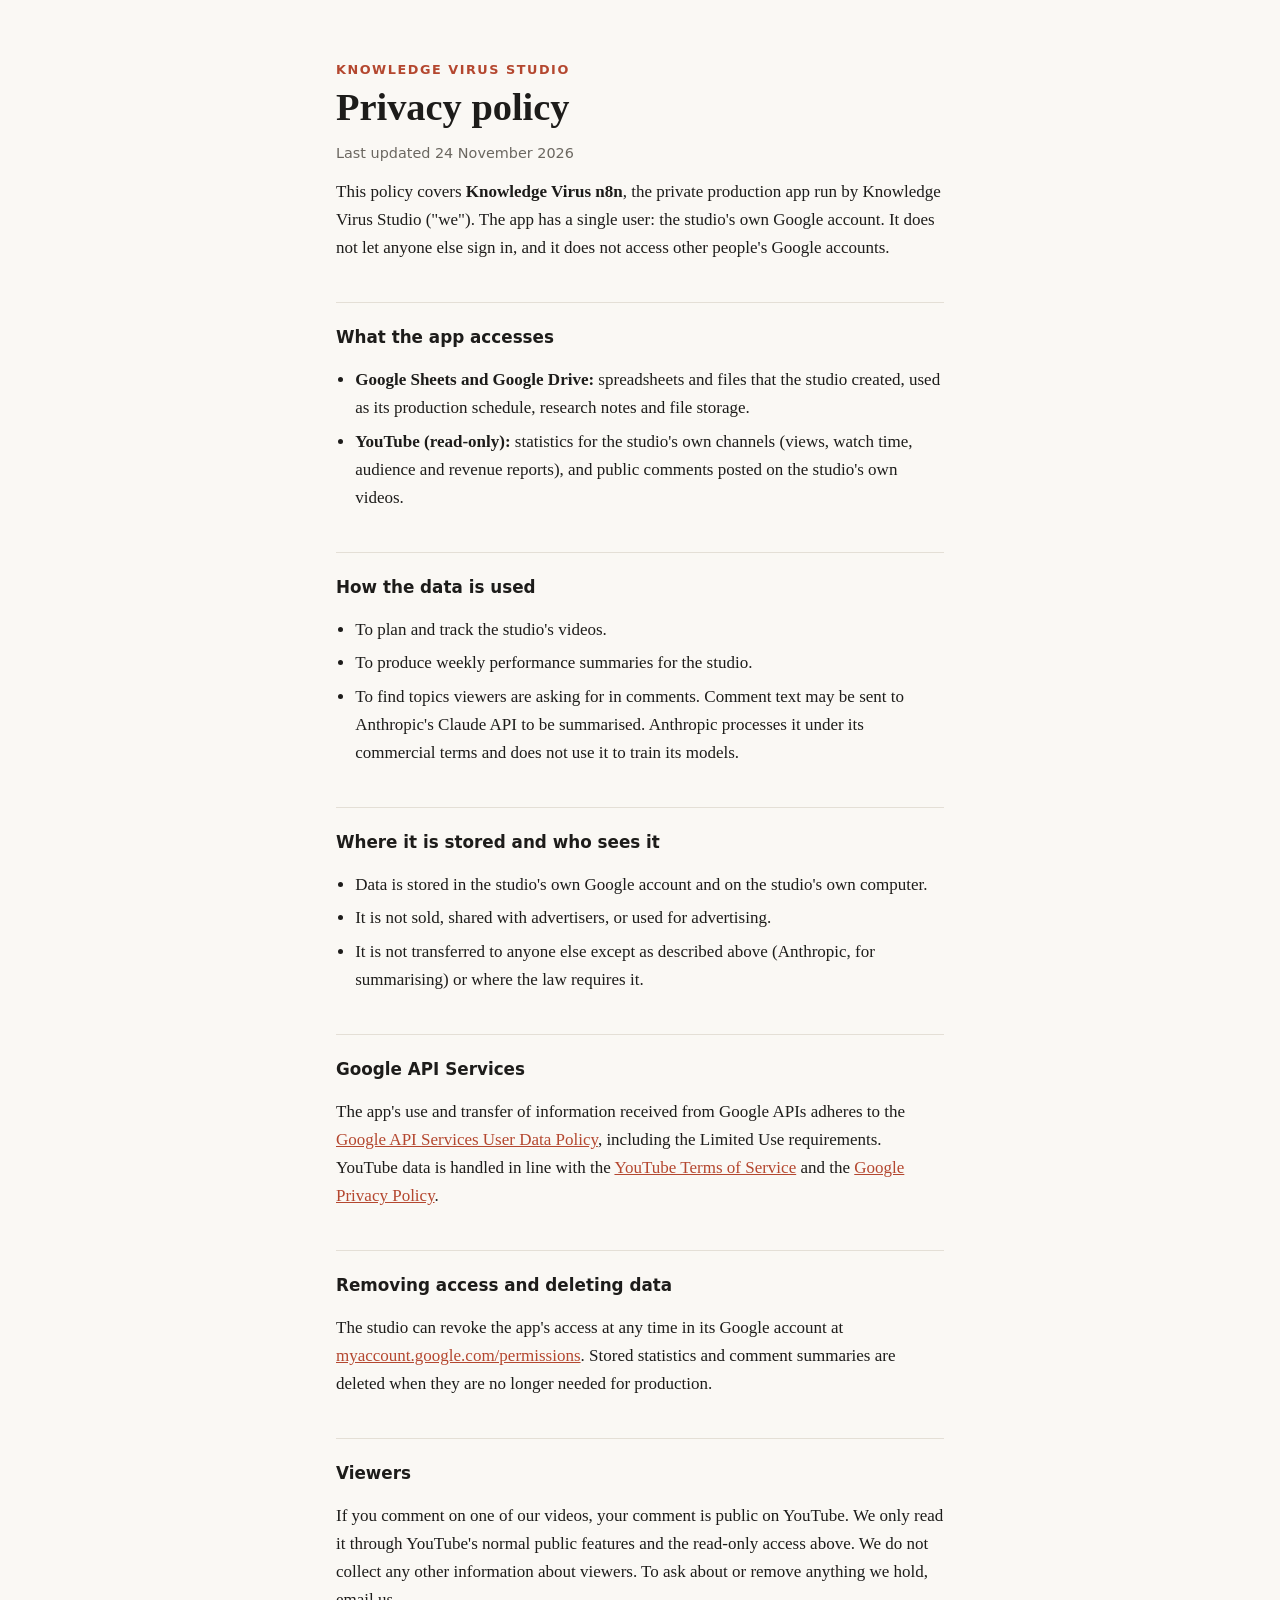
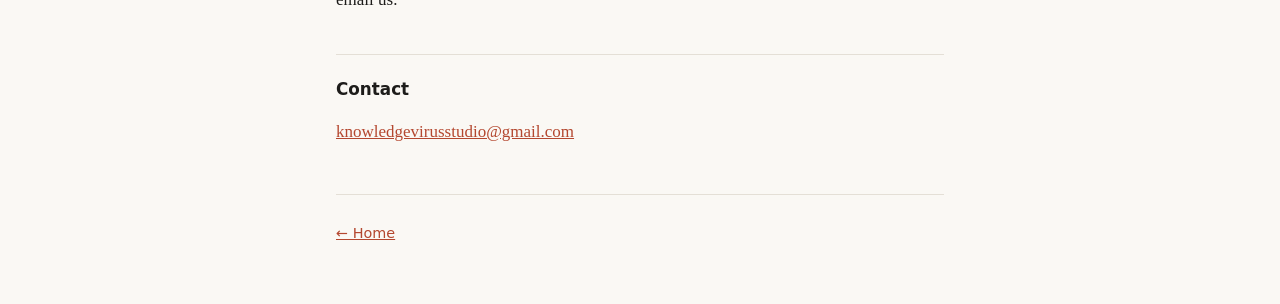
==== privacy.html @ 67c01c48 "Studio home page and privacy policy Co-Authored-By: Claude Opus 5.5 <noreply@anthropic.com>" ====
<!doctype html>
<html lang="en">
<head>
<meta charset="utf-8">
<meta name="viewport" content="width=device-width, initial-scale=1">
<title>Privacy Policy · Knowledge Virus Studio</title>
<meta name="description" content="Privacy policy for Knowledge Virus Studio and its Knowledge Virus n8n production app.">
<link rel="stylesheet" href="style.css">
</head>
<body>
<main>
  <p class="kicker"><a href="index.html">Knowledge Virus Studio</a></p>
  <h1>Privacy policy</h1>
  <p class="meta">Last updated 24 November 2026</p>

  <p>This policy covers <strong>Knowledge Virus n8n</strong>, the private production app run by Knowledge Virus Studio ("we"). The app has a single user: the studio's own Google account. It does not let anyone else sign in, and it does not access other people's Google accounts.</p>

  <h2>What the app accesses</h2>
  <ul>
    <li><strong>Google Sheets and Google Drive:</strong> spreadsheets and files that the studio created, used as its production schedule, research notes and file storage.</li>
    <li><strong>YouTube (read-only):</strong> statistics for the studio's own channels (views, watch time, audience and revenue reports), and public comments posted on the studio's own videos.</li>
  </ul>

  <h2>How the data is used</h2>
  <ul>
    <li>To plan and track the studio's videos.</li>
    <li>To produce weekly performance summaries for the studio.</li>
    <li>To find topics viewers are asking for in comments. Comment text may be sent to Anthropic's Claude API to be summarised. Anthropic processes it under its commercial terms and does not use it to train its models.</li>
  </ul>

  <h2>Where it is stored and who sees it</h2>
  <ul>
    <li>Data is stored in the studio's own Google account and on the studio's own computer.</li>
    <li>It is not sold, shared with advertisers, or used for advertising.</li>
    <li>It is not transferred to anyone else except as described above (Anthropic, for summarising) or where the law requires it.</li>
  </ul>

  <h2>Google API Services</h2>
  <p>The app's use and transfer of information received from Google APIs adheres to the <a href="https://developers.google.com/terms/api-services-user-data-policy">Google API Services User Data Policy</a>, including the Limited Use requirements. YouTube data is handled in line with the <a href="https://www.youtube.com/t/terms">YouTube Terms of Service</a> and the <a href="https://policies.google.com/privacy">Google Privacy Policy</a>.</p>

  <h2>Removing access and deleting data</h2>
  <p>The studio can revoke the app's access at any time in its Google account at <a href="https://myaccount.google.com/permissions">myaccount.google.com/permissions</a>. Stored statistics and comment summaries are deleted when they are no longer needed for production.</p>

  <h2>Viewers</h2>
  <p>If you comment on one of our videos, your comment is public on YouTube. We only read it through YouTube's normal public features and the read-only access above. We do not collect any other information about viewers. To ask about or remove anything we hold, email us.</p>

  <h2>Contact</h2>
  <p><a href="mailto:knowledgevirusstudio@gmail.com">knowledgevirusstudio@gmail.com</a></p>

  <footer><p><a href="index.html">← Home</a></p></footer>
</main>
</body>
</html>
---- style.css ----
:root {
  --bg: #faf8f4;
  --text: #1d1c1a;
  --muted: #6b6760;
  --accent: #b4472f;
  --rule: #e4dfd6;
}
@media (prefers-color-scheme: dark) {
  :root {
    --bg: #131312;
    --text: #ebe7df;
    --muted: #9c978d;
    --accent: #e0775c;
    --rule: #2c2b28;
  }
}
* { box-sizing: border-box; }
body {
  margin: 0;
  background: var(--bg);
  color: var(--text);
  font: 17px/1.65 Georgia, "Times New Roman", serif;
}
main {
  max-width: 40rem;
  margin: 0 auto;
  padding: 4rem 1rem 3rem;
}
.kicker {
  margin: 0 0 .5rem;
  font: 600 .8rem/1 system-ui, sans-serif;
  letter-spacing: .12em;
  text-transform: uppercase;
  color: var(--accent);
}
.kicker a { color: inherit; text-decoration: none; }
h1 { font-size: 2.4rem; line-height: 1.15; margin: 0 0 1rem; }
h2 {
  font: 600 1.05rem/1.3 system-ui, sans-serif;
  margin: 2.5rem 0 .5rem;
  padding-top: 1.5rem;
  border-top: 1px solid var(--rule);
}
.lede { font-size: 1.15rem; }
.meta { color: var(--muted); font: .9rem system-ui, sans-serif; }
ul { padding-left: 1.2rem; }
li { margin: .35rem 0; }
.channels { list-style: none; padding: 0; }
.channels li { padding: .5rem 0; border-bottom: 1px solid var(--rule); }
a { color: var(--accent); }
footer {
  margin-top: 3rem;
  padding-top: 1rem;
  border-top: 1px solid var(--rule);
  color: var(--muted);
  font: .9rem system-ui, sans-serif;
}
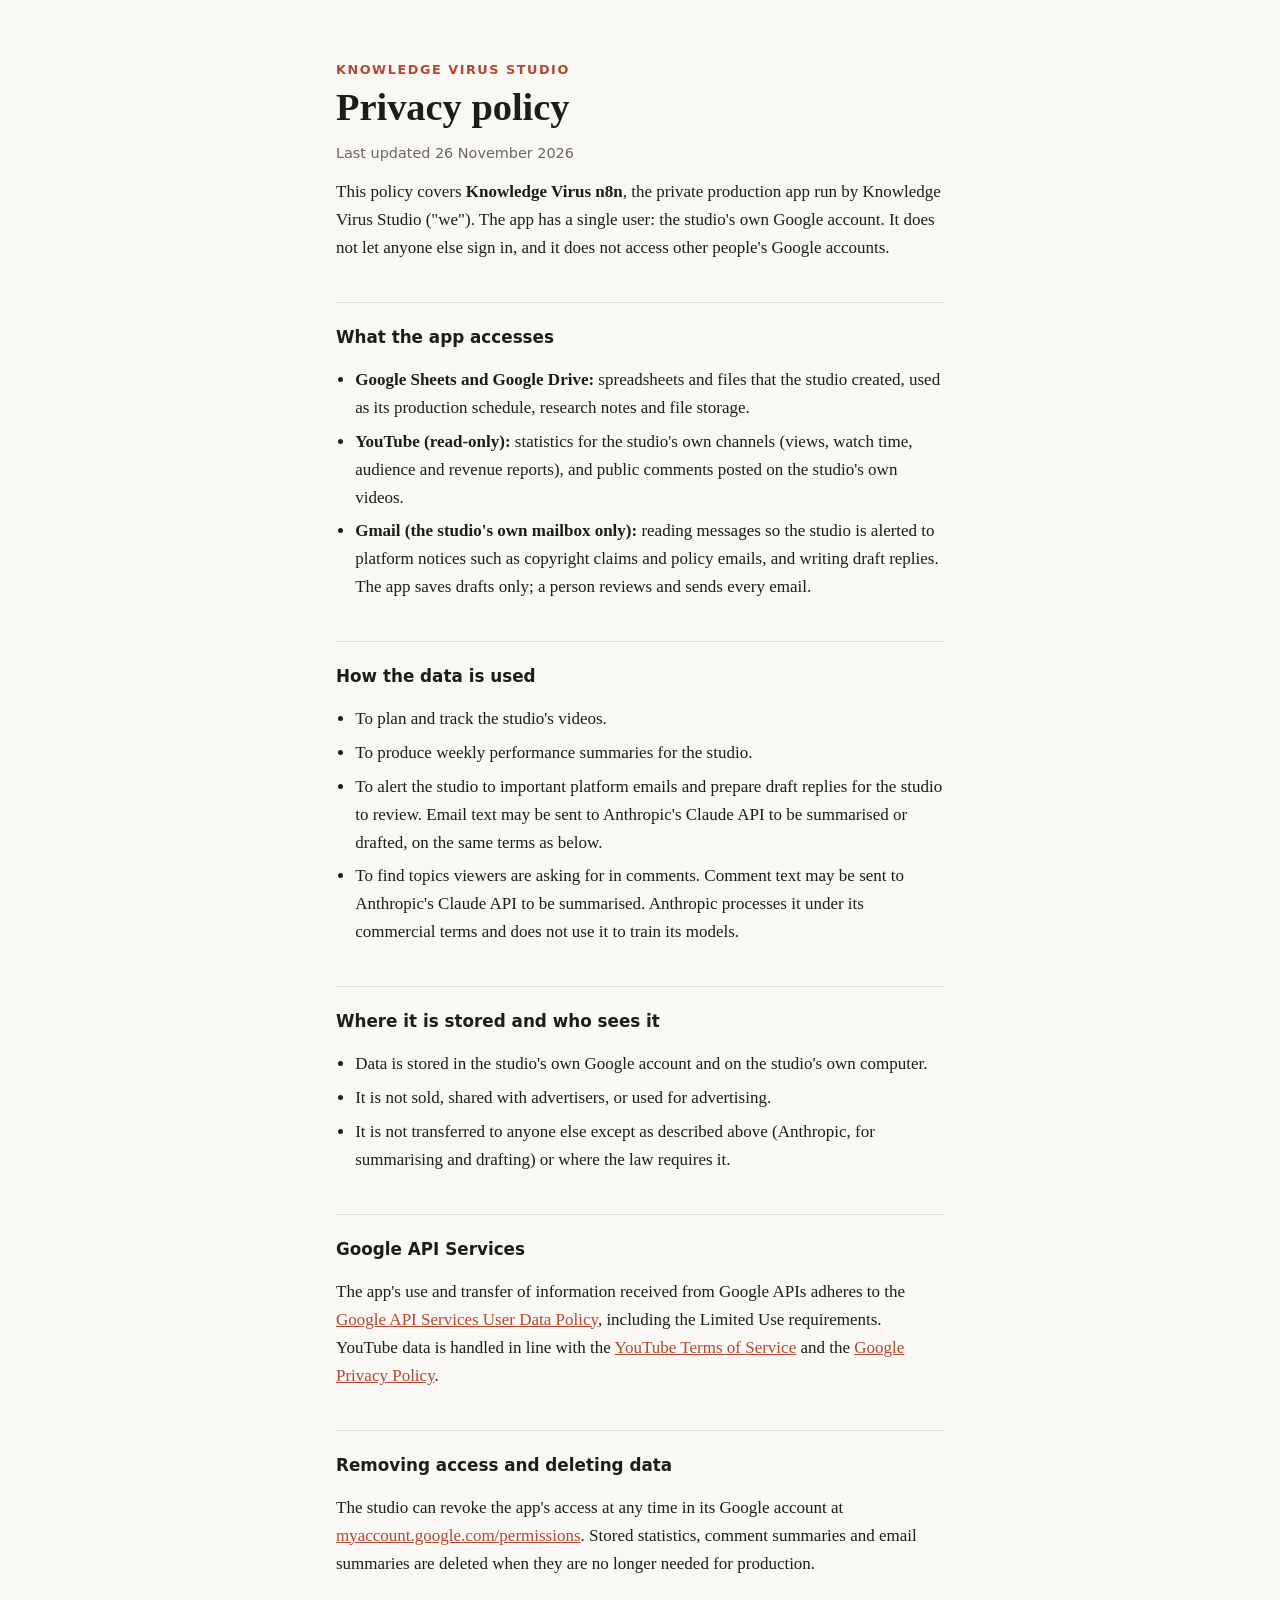
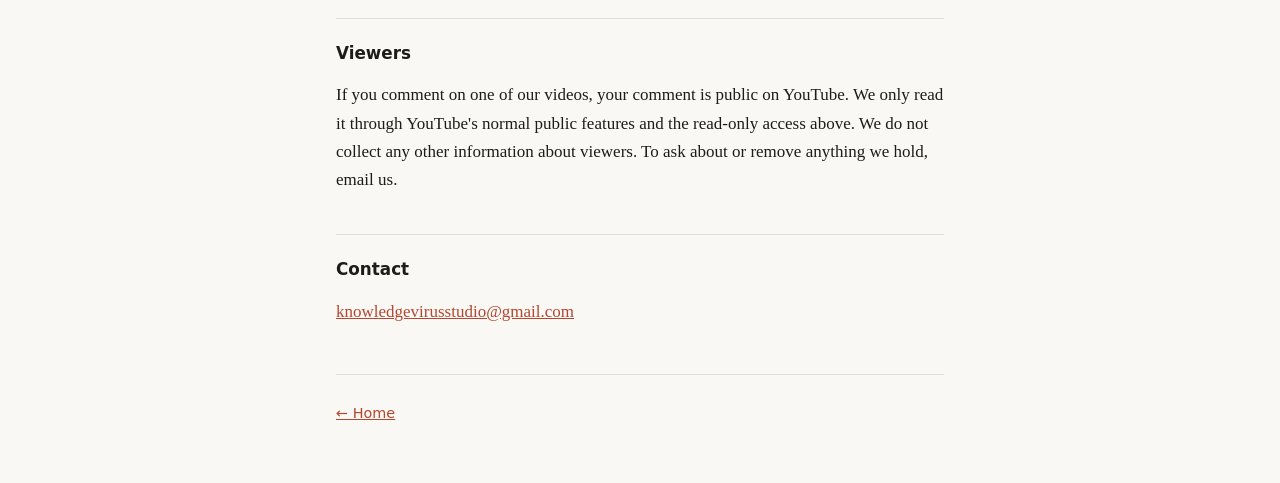
==== commit 7222c1cd: "Privacy policy: Gmail access (read + drafts only, studio mailbox)" ====
--- a/privacy.html
+++ b/privacy.html
@@ -11,7 +11,7 @@
 <main>
   <p class="kicker"><a href="index.html">Knowledge Virus Studio</a></p>
   <h1>Privacy policy</h1>
-  <p class="meta">Last updated 24 November 2026</p>
+  <p class="meta">Last updated 26 November 2026</p>
 
   <p>This policy covers <strong>Knowledge Virus n8n</strong>, the private production app run by Knowledge Virus Studio ("we"). The app has a single user: the studio's own Google account. It does not let anyone else sign in, and it does not access other people's Google accounts.</p>
 
@@ -19,12 +19,14 @@
   <ul>
     <li><strong>Google Sheets and Google Drive:</strong> spreadsheets and files that the studio created, used as its production schedule, research notes and file storage.</li>
     <li><strong>YouTube (read-only):</strong> statistics for the studio's own channels (views, watch time, audience and revenue reports), and public comments posted on the studio's own videos.</li>
+    <li><strong>Gmail (the studio's own mailbox only):</strong> reading messages so the studio is alerted to platform notices such as copyright claims and policy emails, and writing draft replies. The app saves drafts only; a person reviews and sends every email.</li>
   </ul>
 
   <h2>How the data is used</h2>
   <ul>
     <li>To plan and track the studio's videos.</li>
     <li>To produce weekly performance summaries for the studio.</li>
+    <li>To alert the studio to important platform emails and prepare draft replies for the studio to review. Email text may be sent to Anthropic's Claude API to be summarised or drafted, on the same terms as below.</li>
     <li>To find topics viewers are asking for in comments. Comment text may be sent to Anthropic's Claude API to be summarised. Anthropic processes it under its commercial terms and does not use it to train its models.</li>
   </ul>
 
@@ -32,14 +34,14 @@
   <ul>
     <li>Data is stored in the studio's own Google account and on the studio's own computer.</li>
     <li>It is not sold, shared with advertisers, or used for advertising.</li>
-    <li>It is not transferred to anyone else except as described above (Anthropic, for summarising) or where the law requires it.</li>
+    <li>It is not transferred to anyone else except as described above (Anthropic, for summarising and drafting) or where the law requires it.</li>
   </ul>
 
   <h2>Google API Services</h2>
   <p>The app's use and transfer of information received from Google APIs adheres to the <a href="https://developers.google.com/terms/api-services-user-data-policy">Google API Services User Data Policy</a>, including the Limited Use requirements. YouTube data is handled in line with the <a href="https://www.youtube.com/t/terms">YouTube Terms of Service</a> and the <a href="https://policies.google.com/privacy">Google Privacy Policy</a>.</p>
 
   <h2>Removing access and deleting data</h2>
-  <p>The studio can revoke the app's access at any time in its Google account at <a href="https://myaccount.google.com/permissions">myaccount.google.com/permissions</a>. Stored statistics and comment summaries are deleted when they are no longer needed for production.</p>
+  <p>The studio can revoke the app's access at any time in its Google account at <a href="https://myaccount.google.com/permissions">myaccount.google.com/permissions</a>. Stored statistics, comment summaries and email summaries are deleted when they are no longer needed for production.</p>
 
   <h2>Viewers</h2>
   <p>If you comment on one of our videos, your comment is public on YouTube. We only read it through YouTube's normal public features and the read-only access above. We do not collect any other information about viewers. To ask about or remove anything we hold, email us.</p>
